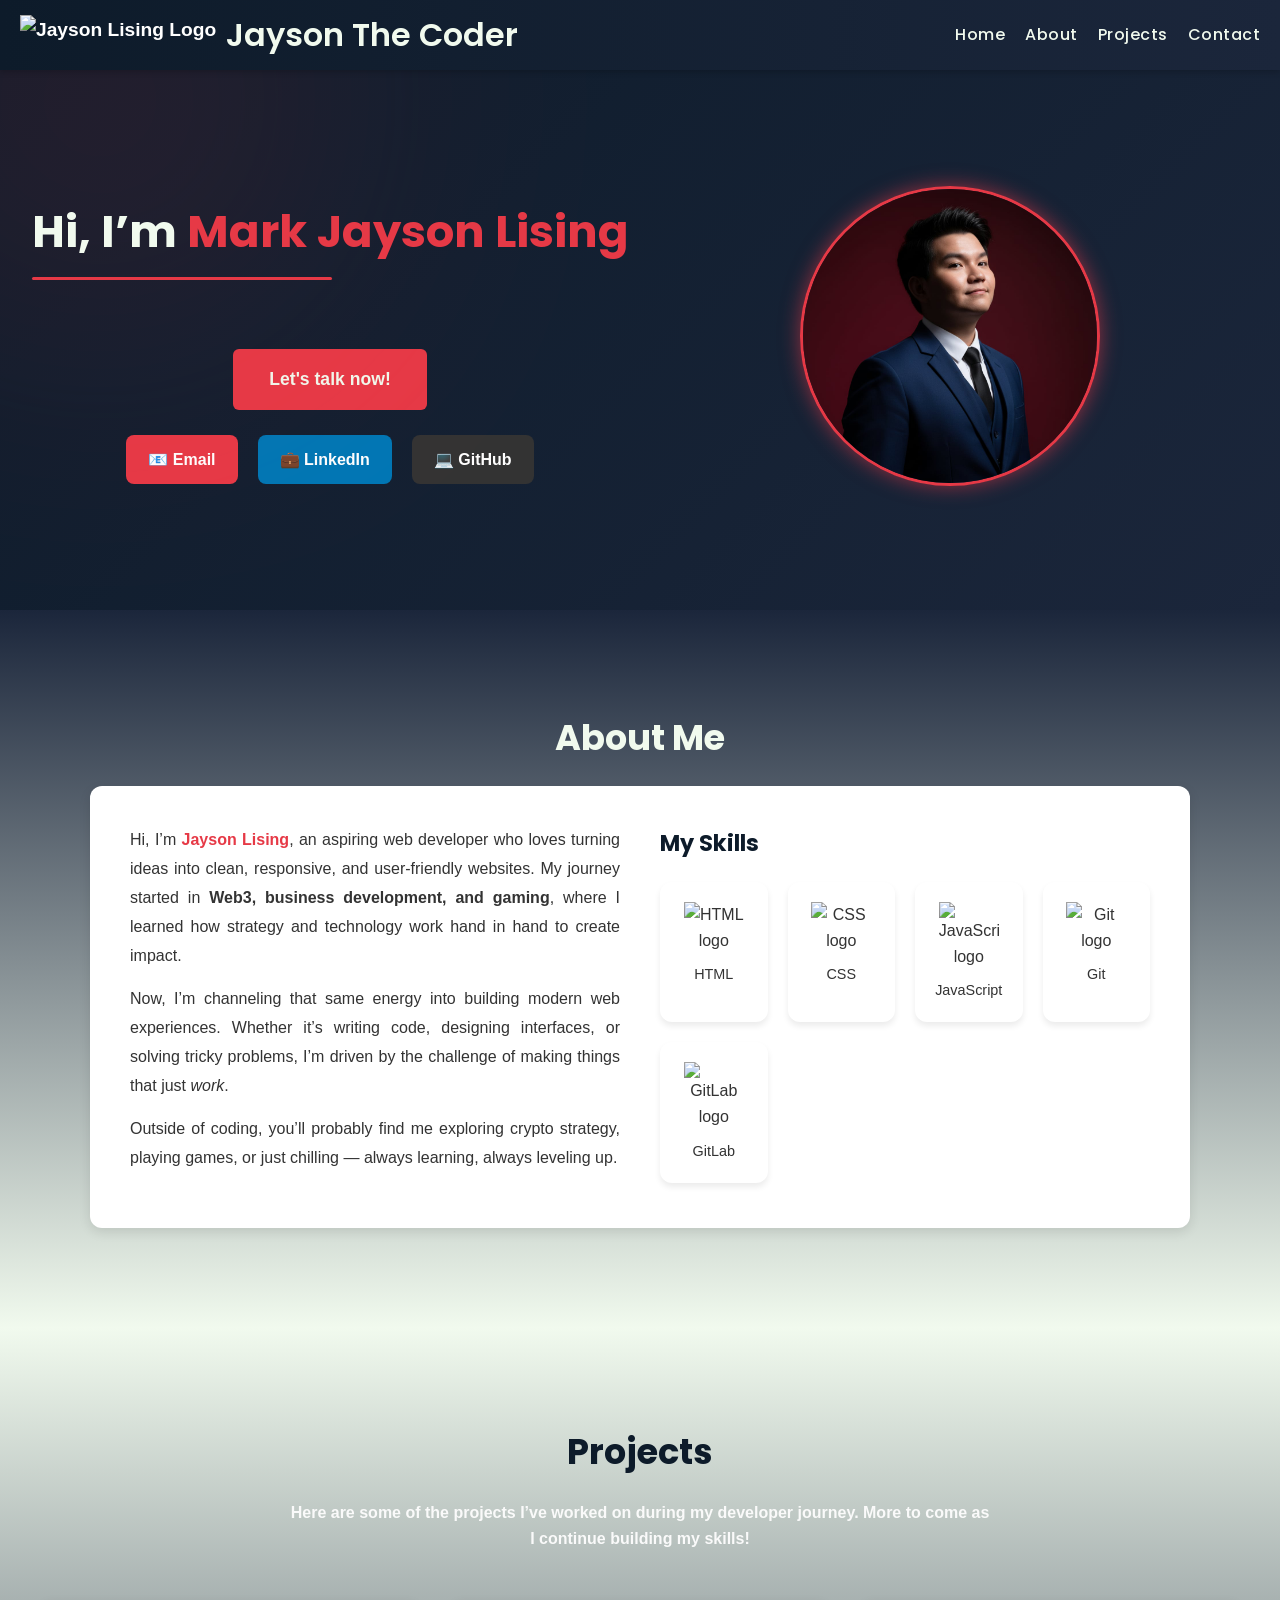
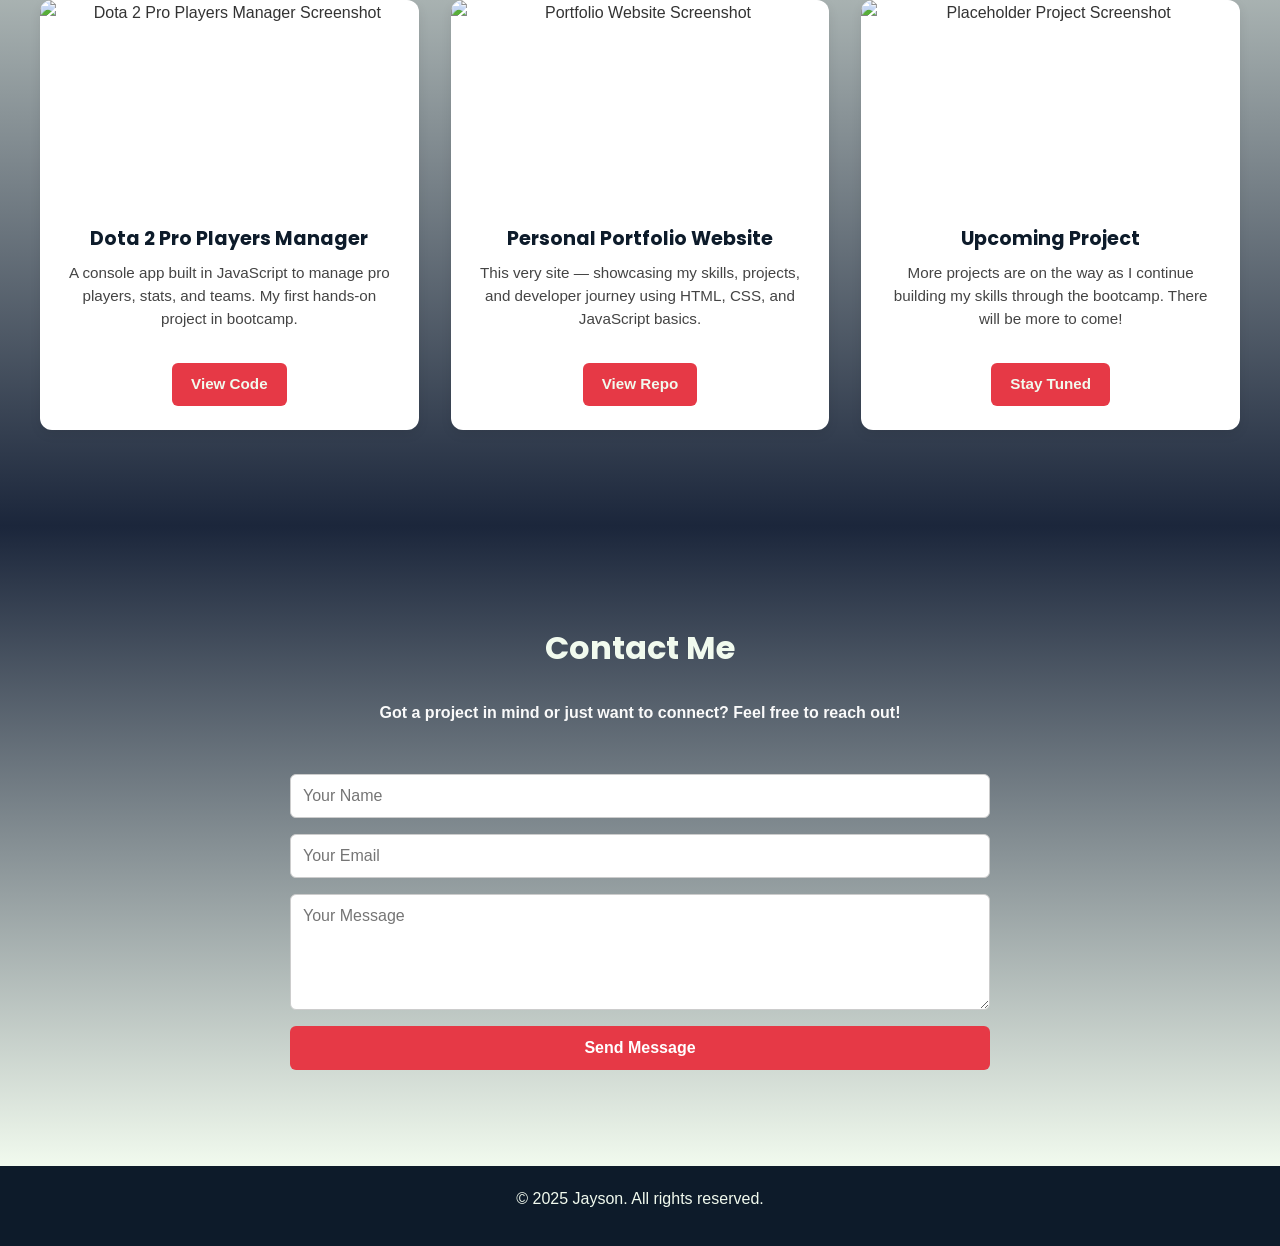
==== index2.html @ b39afd7b "Initial commit for Project 2 portfolio" ====
<!DOCTYPE html>
<html lang="en">
<head>
  <meta charset="UTF-8">
  <meta name="viewport" content="width=device-width, initial-scale=1.0">
  <title>Jayson | Portfolio</title>
  <link rel="stylesheet" href="style2.css">
  <link href="https://fonts.googleapis.com/css2?family=Poppins:wght@400;600;700&family=Roboto:wght@400;500&family=Roboto+Mono:wght@400&display=swap" rel="stylesheet">

</head>
<body>
  
  <!-- ===== NAVBAR ===== -->
<nav class="navbar">
  <div class="logo">
    <img src="images/logo2.png" alt="Jayson Lising Logo">
    <h1>Jayson The Coder</h1>
  </div>

  <ul class="nav-links" id="nav-links">
    <li><a href="#home">Home</a></li>
    <li><a href="#about">About</a></li>
    <li><a href="#projects">Projects</a></li>
    <li><a href="#contact">Contact</a></li>
  </ul>

  <div class="hamburger" id="hamburger">☰</div>
</nav>


  <!-- ===== HERO / HOME ===== -->
  <header class="hero" id="home">
  <div class="hero-left">
    <h1>Hi, I’m <span class="highlight">Mark Jayson Lising</span></h1>
    <h2 class="typewriter">Aspiring Web Developer | Web3 BD & Strategy | Gamer........</h2>
    <a href="https://calendly.com/jaysonlising/30min" class="btn" target="_blank" rel="noopener noreferrer">Let's talk now!</a>
    <div class="hero-socials">
      <a href="mailto:mjvlising@gmail.com" class="social-btn email" target="_blank" rel="noopener noreferrer">📧 Email</a>
      <a href="https://www.linkedin.com/in/jayson-lising-ree-0a0471188" class="social-btn linkedin" target="_blank" rel="noopener noreferrer">💼 LinkedIn</a>
      <a href="https://github.com/mjvlising-hash" class="social-btn github" target="_blank" rel="noopener noreferrer">💻 GitHub</a>
    </div>

  </div>
  <div class="hero-right">
    <img src="images/img2.jpg" alt="Jayson Portrait">
  </div>
</header>


  <!-- ===== ABOUT ===== -->
  <section id="about" class="about">
   <h2>About Me</h2>


  <div class="about-container">
    <div class="about-text">
      <p>
      Hi, I’m <span class="highlight">Jayson Lising</span>, an aspiring web developer who loves turning ideas into clean, responsive, and user-friendly websites. 
      My journey started in <strong>Web3, business development, and gaming</strong>, where I learned how strategy and technology work hand in hand to create impact.
      </p>
      <p>
      Now, I’m channeling that same energy into building modern web experiences. Whether it’s writing code, designing interfaces, or solving tricky problems, I’m driven by the challenge of making things that just <em>work</em>.
      </p>
      <p>
      Outside of coding, you’ll probably find me exploring crypto strategy, playing games, or just chilling — always learning, always leveling up.
      </p>

    </div>

    <div class="about-skills">
  <h3>My Skills</h3>
  <div class="skills-grid">

    <figure class="skillCard">
      <div class="skillInner">
        <img src="https://cdn3d.iconscout.com/3d/free/thumb/free-html-3d-logo-png-download-3640299.png" alt="HTML logo" />
        <figcaption>HTML</figcaption>
      </div>
    </figure>

    <figure class="skillCard">
      <div class="skillInner">
        <img src="https://img.icons8.com/?size=512&id=21278&format=png" alt="CSS logo" />
        <figcaption>CSS</figcaption>
      </div>
    </figure>

    <figure class="skillCard">
      <div class="skillInner">
        <img src="https://static.vecteezy.com/system/resources/previews/027/127/463/non_2x/javascript-logo-javascript-icon-transparent-free-png.png" alt="JavaScript logo" />
        <figcaption>JavaScript</figcaption>
      </div>
    </figure>

    <figure class="skillCard">
      <div class="skillInner">
        <img src="https://upload.wikimedia.org/wikipedia/commons/3/3f/Git_icon.svg" alt="Git logo" />
        <figcaption>Git</figcaption>
      </div>
    </figure>

    <figure class="skillCard">
      <div class="skillInner">
        <img src="https://cdn.worldvectorlogo.com/logos/gitlab.svg" alt="GitLab logo" />
        <figcaption>GitLab</figcaption>
      </div>
    </figure>

  </div>
</div>

</section>

  <!-- ===== PROJECTS ===== -->
  <section id="projects" class="projects">
  <div class="projects-container">
    <h2>Projects</h2>
    <p class="section-intro">
      Here are some of the projects I’ve worked on during my developer journey. More to come as I continue building my skills!
    </p>

    <div class="projects-grid">
      
      <!-- Project 1 -->
      <div class="project-card">
        <img src="https://sm.ign.com/ign_ap/screenshot/default/25498188-1857193687656561-7435215592473182391-n_wnmz.jpg" alt="Dota 2 Pro Players Manager Screenshot">
        <div class="project-info">
          <h3>Dota 2 Pro Players Manager</h3>
          <p>A console app built in JavaScript to manage pro players, stats, and teams. My first hands-on project in bootcamp.</p>
          <a href="https://gitlab.com/uplift-code-camp/students/batch-27/jayson/projects/-/tree/p1-js-console-app?ref_type=heads" target="_blank" class="btn">View Code</a>
        </div>
      </div>

      <!-- Project 2 -->
      <div class="project-card">
        <img src="https://www.leadquizzes.com/images/website-portfolio-for-developer-1.png" alt="Portfolio Website Screenshot">
        <div class="project-info">
          <h3>Personal Portfolio Website</h3>
          <p>This very site — showcasing my skills, projects, and developer journey using HTML, CSS, and JavaScript basics.</p>
          <a href="https://github.com/mjvlising-hash" target="_blank" class="btn">View Repo</a>
        </div>
      </div>

      <!-- Project 3 -->
      <div class="project-card">
        <img src="https://en.meming.world/images/en/1/13/Thumbs_Up_Crying_Cat.jpg" alt="Placeholder Project Screenshot">
        <div class="project-info">
          <h3>Upcoming Project</h3>
          <p>More projects are on the way as I continue building my skills through the bootcamp. There will be more to come!</p>
          <a href="#contact" class="btn">Stay Tuned</a>
        </div>
      </div>

    </div>
  </div>
</section>

  <!-- ===== CONTACT ===== -->
 <section id="contact" class="contact">
  <h2>Contact Me</h2>
  <div class="contact-container">
    <p class="section-intro">
      Got a project in mind or just want to connect? Feel free to reach out!
    </p>
    <form class="contact-form">
      <input type="text" name="name" placeholder="Your Name" required>
      <input type="email" name="email" placeholder="Your Email" required>
      <textarea name="message" rows="5" placeholder="Your Message" required></textarea>
      <button type="submit" class="btn">Send Message</button>
    </form>
  </div>
</section>

  <!-- ===== FOOTER ===== -->
  <footer>
    <p>© 2025 Jayson. All rights reserved.</p>
  </footer>

  <script src="script.js"></script>
</body>
</html>
---- style2.css ----
/* ===== RESET & GLOBAL ===== */

:root {
  --color-primary: #0D1B2A;   /* Deep Navy */
  --color-secondary: #1B263B; /* Dark Slate Blue */
  --color-accent: #E63946;    /* Vibrant Red */
  --color-light: #F1FAEE;     /* Off White */
  --color-mid: #A8DADC;       /* Soft Cyan */
  --text-primary: #000000;    /* Black */
  --text-secondary: #333333;  /* Dark Gray */
}
body {
  font-family: 'Roboto', sans-serif;
  color: var(--text-primary);
  background: var(--color-light);
}

h1, h2, h3 {
  font-family: 'Poppins', sans-serif;
  color: var(--color-primary);
}

code, pre {
  font-family: 'Roboto Mono', monospace;
}

* {
  margin: 0;
  padding: 0;
  box-sizing: border-box;
}

body {
  font-family: Arial, sans-serif;
  line-height: 1.6;
  color: #333;
  background: #f9f9f9;
}

h1, h2, h3 {
  margin-bottom: 15px;
  color: #222;
}

p {
  margin-bottom: 15px;
  max-width: 700px;
}

/* ===== NAVBAR ===== */

/* Navbar base */
.navbar {
  display: flex;
  justify-content: space-between;
  align-items: center;
  padding: 15px 20px;
  background: var(--color-primary);
  color: var(--color-light);
}

/* Logo section */
.logo {
  display: flex;
  align-items: center;   /* vertically center items */
  gap: 10px;
}

.logo img {
  height: 40px;          /* match text height visually */
  width: auto;
  display: block;
}

.logo h1 {
  font-size: 2rem;
  font-weight: 600;
  color: var(--color-light);
  font-family: 'Poppins', sans-serif;
  line-height: 1;        /* prevent extra spacing */
  margin: 0;             /* remove default h1 margin */
}

.navbar {
  display: flex;
  justify-content: space-between;
  align-items: center;
  padding: 15px 20px;
  background: linear-gradient(90deg, var(--color-primary), var(--color-secondary));
  color: white;
  position: sticky;
  top: 0;
  z-index: 1000;
  box-shadow: 0 2px 6px rgba(0,0,0,0.2);
}

.navbar .logo {
  font-size: 1.2rem;
  font-weight: bold;
}

.nav-links a {
  text-decoration: none;
  color: var(--color-light);
  font-family: 'Poppins', sans-serif;
  font-weight: 500;
  letter-spacing: 0.5px;
  position: relative; /* for hover underline */
  transition: color 0.3s ease;
}

.nav-links a:hover {
  color: var(--color-accent); /* red accent */
}

/* Fancy underline effect */
.nav-links a::after {
  content: '';
  position: absolute;
  left: 0;
  bottom: -4px;
  width: 0%;
  height: 2px;
  background: var(--color-accent);
  transition: width 0.3s ease;
}

.nav-links a:hover::after {
  width: 100%;
}


.hamburger {
  display: none;
  font-size: 1.5rem;
  cursor: pointer;
}
/* Desktop default */
.nav-links {
  list-style: none;
  display: flex;
  gap: 20px;
}
/* Desktop Projects (default) */
.projects-grid {
  display: grid;
  grid-template-columns: repeat(auto-fit, minmax(320px, 1fr));
  gap: 2rem;
}

.project-card {
  background: #f9f9f9;
  border-radius: 12px;
  overflow: hidden;
  box-shadow: 0 4px 12px rgba(0,0,0,0.08);
  display: flex;
  flex-direction: column;
}

.project-card img {
  width: 100%;
  height: 200px;       /* <-- force crop on desktop */
  object-fit: cover;
  display: block;
}

/* Mobile override */
@media (max-width: 768px) {
  .nav-links {
    position: absolute;
    top: 60px;
    right: 0;
    background: #004d80;
    flex-direction: column;
    width: 200px;
    padding: 20px;
    transform: translateX(100%);   /* start hidden */
    opacity: 0;
    pointer-events: none;          /* disable clicks when hidden */
    transition: transform 0.3s ease, opacity 0.3s ease;
  }

  .nav-links.active {
    transform: translateX(0);      /* slide in */
    opacity: 1;
    pointer-events: auto;
  }

  .hamburger {
    display: block;
  }
}

/* ===== HERO ===== */
.hero {
  display: flex;
  align-items: center;
  justify-content: space-between;
  padding: 40px 20px;            /* reduced padding */
  background: linear-gradient(135deg, var(--color-primary) 0%, var(--color-secondary) 100%);
  color: var(--color-light);
  min-height: 60vh;              /* was 70vh, now tighter */
}

@media (max-width: 768px) {
  .hero {
    flex-direction: column;
    text-align: center;
    padding: 30px 20px;          /* less space on mobile */
    min-height: auto;            /* let content define height */
  }
}

/* Hero Social Links */
.hero-socials {
  margin-top: 25px;
  display: flex;
  justify-content: center;  /* center in hero section */
  gap: 20px;
  flex-wrap: wrap;          /* responsive on mobile */
}

.social-btn {
  display: inline-block;
  padding: 12px 22px;
  border-radius: 8px;
  font-weight: 600;
  font-size: 1rem;
  text-decoration: none;
  color: #fff;
  transition: background 0.3s ease, transform 0.2s ease, box-shadow 0.3s ease;
}

/* Email button */
.social-btn.email {
  background: var(--color-accent); /* red */
}
.social-btn.email:hover {
  background: #c92f3d;
  transform: translateY(-3px);
  box-shadow: 0 6px 12px rgba(230,57,70,0.4);
}

/* LinkedIn button */
.social-btn.linkedin {
  background: #0077b5;
}
.social-btn.linkedin:hover {
  background: #0091d9;
  transform: translateY(-3px);
  box-shadow: 0 6px 12px rgba(0,119,181,0.4);
}

/* GitHub button */
.social-btn.github {
  background: #333;
}
.social-btn.github:hover {
  background: #555;
  transform: translateY(-3px);
  box-shadow: 0 6px 12px rgba(0,0,0,0.3);
}

.hero::before {
  content: '';
  position: absolute;
  top: -100px;
  left: -100px;
  width: 400px;
  height: 400px;
  background: var(--color-accent);
  border-radius: 50%;
  filter: blur(150px);
  opacity: 0.2;
  z-index: 0;
}

.hero-left {
  flex: 1;
  display: flex;
  flex-direction: column;
  align-items: center; /* center everything inside hero-left */
  text-align: center;
}


.hero-left .btn {
  padding: 16px 36px;        /* bigger size */
  font-size: 1.1rem;         /* larger text */
  align-self: center;        /* center the button horizontally */
  margin-top: 15px;
}

.hero-left h1 {
  font-size: 2.8rem;
  margin-bottom: 30px;
  font-family: 'Poppins', sans-serif;
  color: var(--color-light);   /* <-- force white text */
  position: relative;
  display: inline-block;
}
.hero-left h1::after {
  content: '';
  display: block;
  width: 100%;                /* responsive instead of fixed px */
  max-width: 300px;           /* cap it so it doesn't stretch too far */
  height: 3px;
  background: var(--color-accent);
  margin-top: 10px;
  border-radius: 2px;
}

.hero-left .highlight {
  color: var(--color-accent);  /* keep "Jayson" in red */
}

/* Typewriter effect */
.hero-left h2.typewriter {
  font-size: 1.4rem;
  font-weight: 500;
  font-family: 'Roboto Mono', monospace;
  color: var(--color-mid);
  white-space: normal;
  overflow: visible;
  border-right: none;
  margin-bottom: 24px;
}

/* optional blinking cursor after typing */
.typewriter.cursor::after {
  content: "|";
  margin-left: 2px;
  animation: blink 0.8s step-end infinite;
  color: var(--color-accent);
}

@keyframes blink { 50% { opacity: 0; } }


.hero-left .highlight {
  color: var(--color-accent);
}

.hero-left p {
  font-size: 1.2rem;
  margin-bottom: 30px;
  font-family: 'Roboto', sans-serif;
}

.hero-left .btn {
  display: inline-block;
  padding: 12px 24px;
  background: var(--color-accent);
  color: var(--color-light);
  font-weight: bold;
  border-radius: 6px;
  text-decoration: none;
  transition: background 0.3s ease, transform 0.2s ease;\ animation: pulse 2s infinite;
}

@keyframes pulse {
  0% { box-shadow: 0 0 0 0 rgba(230, 57, 70, 0.6); }
  70% { box-shadow: 0 0 0 10px rgba(230, 57, 70, 0); }
  100% { box-shadow: 0 0 0 0 rgba(230, 57, 70, 0); }
}

.hero-left .btn:hover {
  background: var(--color-mid);
  transform: scale(1.05);
  color: var(--color-dark);
}

.hero-right {
  flex: 1;
  text-align: center;
}

.hero-right img {
  max-width: 300px;           /* smaller default */
  border-radius: 50%;
  border: 3px solid var(--color-accent);
  box-shadow: 0 0 20px rgba(230, 57, 70, 0.6);
}
@media (max-width: 768px) {
  .hero {
    flex-direction: column;
    text-align: center;
    padding: 40px 20px;
  }

  .hero-left h1 {
    font-size: 2rem;
  }

  .hero-left h2.typewriter {
    font-size: 1rem;
    line-height: 1.4;
  }

  .hero-right img {
    max-width: 180px;         /* fits mobile nicely */
    margin-top: 20px;
  }
}
/* ===== SECTIONS ===== */
.about {
  color: var(--text-secondary);
  background: linear-gradient(360deg, var(--color-light) 0%, #1B263B 100%);
  padding: 100px 20px;
}


.about h2 {
  text-align: center;
  font-size: 2.2rem;
  margin-bottom: 20px;
  color: var(--color-light);
  position: relative;
  display: block; /* full width */
  width: fit-content; /* optional if you still want the underline to only match the text */
  margin-left: auto;
  margin-right: auto;
}


/* Paragraphs */
.about-text p {
  font-size: 1rem;
  line-height: 1.8;
  margin-bottom: 15px;
  text-align: justify;
  text-justify: inter-word;
}

.about h2::after {
  content: '';
  position: absolute;
  left: 0;
  bottom: -8px;
  width: 100%;
  height: 4px;
  background: var(--color-accent);
  transform: scaleX(0);
  transform-origin: left;
  transition: transform 0.4s ease;
}

.about h2:hover::after {
  transform: scaleX(1);
}

@keyframes fadeUp {
  from {
    opacity: 0;
    transform: translateY(30px);
  }
  to {
    opacity: 1;
    transform: translateY(0);
  }
}

 .skillCard {
  background: #fff;
  border-radius: 12px;
  padding: 20px;
  text-align: center;
  transition: transform 0.3s ease, box-shadow 0.3s ease;
  box-shadow: 0 4px 6px rgba(0,0,0,0.08);
  opacity: 0;
  animation: fadeUp 0.6s ease forwards;
}


.skillCard:nth-child(1) { animation-delay: 0.1s; }
.skillCard:nth-child(2) { animation-delay: 0.2s; }
.skillCard:nth-child(3) { animation-delay: 0.3s; }
.skillCard:nth-child(4) { animation-delay: 0.4s; }
.skillCard:nth-child(5) { animation-delay: 0.5s; }

.skillCard:nth-child(1):hover { background: #e44d26; color: white; } /* HTML */
.skillCard:nth-child(2):hover { background: #2965f1; color: white; } /* CSS */
.skillCard:nth-child(3):hover { background: #f0db4f; color: #222; } /* JS */
.skillCard:nth-child(4):hover { background: #e09874; color: white; } /* Git */
.skillCard:nth-child(5):hover { background: #fc6d26; color: white; } /* GitLab */

.about-container {
  display: flex;
  align-items: flex-start;
  justify-content: space-between;
  gap: 40px;
  max-width: 1100px;
  margin: 0 auto;
  background: #fff;
  padding: 40px;
  border-radius: 12px;
  box-shadow: 0 4px 12px rgba(0,0,0,0.1);
}

.about-text {
  flex: 1;
  font-size: 1.1rem;
  line-height: 1.8;
}

.about-text .highlight {
  color: var(--color-accent);
  font-weight: 600;
}

.about-skills {
  flex: 1;
}

.about-skills h3 {
  margin-bottom: 20px;
  font-size: 1.4rem;
  color: var(--color-primary);
}

.skills-grid {
  display: grid;
  grid-template-columns: repeat(auto-fit, minmax(100px, 1fr));
  gap: 20px;
}

.skill {
  background: var(--color-mid);
  border-radius: 8px;
  padding: 15px;
  text-align: center;
  transition: transform 0.3s ease;
}

.skill:hover {
  transform: translateY(-5px);
}

.skill img {
  height: 40px;
  margin-bottom: 10px;
}

.skill span {
  font-weight: 500;
  font-size: 0.9rem;
}

.skillCard img {
  max-width: 60px;
  margin-bottom: 10px;
  margin: 0 auto 10px;
  display: block;
  object-fit: contain; /* keeps aspect ratio */
}

.skillCard:hover {
  transform: translateY(-8px) scale(1.05);
  box-shadow: 0 8px 18px rgba(0,0,0,0.15);
}

.skillCard:nth-child(1) .skillInner { animation-delay: 0.1s; }
.skillCard:nth-child(2) .skillInner { animation-delay: 0.2s; }
.skillCard:nth-child(3) .skillInner { animation-delay: 0.3s; }
.skillCard:nth-child(4) .skillInner { animation-delay: 0.4s; }
.skillCard:nth-child(5) .skillInner { animation-delay: 0.5s; }

@keyframes fadeUp {
  from { opacity: 0; transform: translateY(30px); }
  to   { opacity: 1; transform: translateY(0); }
}
.skillInner {
  opacity: 0;
  animation: fadeUp 0.6s ease forwards;
}

.skillCard figcaption {
  font-weight: 500;
  font-size: 0.9rem;
  margin-top: 5px;
}

/* Mobile */
@media (max-width: 768px) {
  .about-container {
    flex-direction: column;
    text-align: center;
    padding: 20px;
  }

  .skills-grid {
    grid-template-columns: repeat(2, 1fr);
  }
}

@media (max-width: 768px) {
  .about-container {
    flex-direction: column;
    align-items: center;
    text-align: center;
    padding: 20px;
  }

  .about-text {
    max-width: 90%;
    margin-bottom: 25px;
  }

  .about-text p {
    font-size: 0.95rem;
    line-height: 1.6;
    text-align: left;   /* neat paragraphs */
    font-weight: bold;
  }

  .about-skills {
    width: 100%;
  }

  .skills-grid {
    display: grid;
    grid-template-columns: repeat(auto-fit, minmax(120px, 1fr));
    justify-items: center;   /* center the cards */
    gap: 15px;
    width: 100%;
  }

.skillCard {
  background: #fff;
  border-radius: 12px;
  padding: 20px;
  text-align: center;
  transition: transform 0.3s ease, box-shadow 0.3s ease;
  box-shadow: 0 4px 6px rgba(0,0,0,0.08);
  cursor: pointer;
}

.skillCard:hover {
  transform: translateY(-8px) scale(1.05);
  box-shadow: 0 8px 18px rgba(0,0,0,0.15);
}

.skillCard img {
  max-width: 60px;
  margin: 0 auto 10px;
  display: block;
  object-fit: contain;
}

.skillCard figcaption {
  font-weight: 500;
  font-size: 0.9rem;
  margin-top: 5px;
}

/* Mobile adjustments */
@media (max-width: 768px) {
  .skillCard {
    padding: 15px;
  }

  .skillCard img {
    max-width: 50px;
  }

  .skillCard figcaption {
    font-size: 0.85rem;
  }
}
}
/* About me Ending */

/* ===== PROJECTS ===== */
/* ===== PROJECTS FIX ===== */
.projects {
  background: linear-gradient(360deg, #1B263B 0%, var(--color-light) 100%);
  padding: 6rem 2rem;
}

.projects h2 {
  text-align: center;
  font-size: 2.2rem;
  margin-bottom: 20px;
  color: var(--color-light);
  position: relative;
  display: inline-block;
}

/* underline hover effect */
.about h2::after,
.projects h2::after {
  content: '';
  position: absolute;
  left: 0;
  bottom: -8px;
  width: 100%;
  height: 4px;
  background: var(--color-accent);
  transform: scaleX(0);
  transform-origin: left;
  transition: transform 0.4s ease;
}

.about h2:hover::after,
.projects h2:hover::after {
  transform: scaleX(1);
}
.projects-container {
  max-width: 1200px;
  margin: 0 auto;
  text-align: center;
}

.projects h2 {
  font-size: 2rem;
  margin-bottom: 1rem;
  color: #0D1B2A;
  text-align: center;
  font-size: 2.2rem;
  margin-bottom: 20px;
  position: relative;
  display: inline-block;
}

.section-intro {
  margin-bottom: 2rem;
  color: #555;
  line-height: 1.6;
  text-align: center;   /* centers the text */
  max-width: 700px;     /* keeps it from being too wide */
  margin-left: auto;
  margin-right: auto;
}


/* Grid layout */
.projects-grid {
  display: grid;
  grid-template-columns: repeat(auto-fit, minmax(320px, 1fr));
  gap: 2rem;
}

/* Card */
.project-card {
  background: #fff;
  border-radius: 12px;
  overflow: hidden;
  box-shadow: 0 4px 12px rgba(0,0,0,0.08);
  transition: transform 0.3s ease, box-shadow 0.3s ease;
}

.project-card:hover {
  transform: translateY(-8px) scale(1.02);
  box-shadow: 0 10px 20px rgba(0,0,0,0.15);
}

/* Give images a subtle zoom on hover */
.project-card img {
  transition: transform 0.4s ease;
}

.project-card:hover img {
  transform: scale(1.05);
}


/* Image */
.project-card img {
  width: 100%;
  height: 200px;
  object-fit: cover;
  display: block;
}

/* Info section */
.project-info {
  padding: 1.5rem;
  text-align: left;
}

.project-info h3 {
  margin-bottom: 0.5rem;
  color: #0D1B2A;
  font-size: 1.2rem;
}

.project-info p {
  margin-bottom: 1rem;
  color: #444;
  font-size: 0.95rem;
  line-height: 1.5;
}

/* ===== PROJECT BUTTON ALIGNMENT ===== */
.project-info {
  display: flex;
  flex-direction: column;
  justify-content: space-between;
}

.project-info .btn {
  margin-top: auto;           /* pushes to bottom */
  align-self: flex-start;     /* left align on desktop */
}

/* On mobile: center buttons */
@media (max-width: 768px) {
  .project-info .btn {
    align-self: center;
  }
}


/* ===== PROJECT BUTTONS ===== */

/* PROJECT ENDING */

/* ===== CONTACT ===== */
.contact {
  background: linear-gradient(180deg, #1B263B 0%, var(--color-light) 100%);
  padding: 6rem 2rem;
}

.contact-container {
  max-width: 700px;
  margin: 0 auto;
  text-align: center;
}

.contact h2 {
  font-size: 2rem;
  margin-bottom: 1rem;
  color: var(--color-light);
  position: relative;
  display: block;
  width: fit-content;
  margin-left: auto;
  margin-right: auto;
}

.contact h2::after {
  content: '';
  display: block;
  height: 3px;
  width: 60%;
  background: var(--color-accent);
  margin: 8px auto 0;
  transform: scaleX(0);
  transition: transform 0.3s ease;
}

.contact h2:hover::after {
  transform: scaleX(1);
}

.section-intro {
  margin-bottom: 3rem;
  color: #fafafa;
  line-height: 1.6;
  text-align: center;   /* ✅ center the text */
  max-width: 700px;     /* ✅ optional: limit width */
  margin-left: auto;    /* ✅ centers it in the section */
  margin-right: auto;   /* ✅ centers it in the section */
  font-weight: bolder;
}


.contact-form {
  display: flex;
  flex-direction: column;
  gap: 1rem;
}

.contact-form input,
.contact-form textarea {
  width: 100%;
  padding: 12px;
  border: 1px solid #ccc;
  border-radius: 6px;
  font-size: 1rem;
  font-family: inherit;
}

.contact-form input:focus,
.contact-form textarea:focus {
  outline: none;
  border-color: var(--color-accent);
  box-shadow: 0 0 5px rgba(230, 57, 70, 0.4);
}

.contact-form .btn {
  background: var(--color-accent);
  color: #fff;
  font-size: 1rem;
  padding: 0.8rem 1.5rem;
  border: none;
  border-radius: 6px;
  cursor: pointer;
  transition: background 0.3s ease, transform 0.2s ease;
}

.contact-form .btn:hover {
  background: #c92f3d;
  transform: scale(1.05);
}

/* ===== FOOTER ===== */
footer {
  display: flex;
  justify-content: center;
  gap: 20px;
  padding: 20px;
  background: var(--color-primary);
  color: var(--color-light);
}

/* ===== RESPONSIVE ===== */
@media (max-width: 768px) {
  .nav-links {
    position: absolute;
    top: 60px;
    right: 0;
    background: #004d80;
    flex-direction: column;
    width: 200px;
    display: none;
    padding: 20px;
  }

  .nav-links.active {
    display: flex;
  }

  .hamburger {
    display: block;
  }
}

/* ===== GLOBAL BUTTON STYLE ===== */
.btn {
  display: inline-block;
  background: var(--color-accent);
  color: #fff;
  padding: 0.6rem 1.2rem;
  border-radius: 6px;
  text-decoration: none;
  font-weight: 600;
  font-size: 0.95rem;
  transition: background 0.3s ease, transform 0.2s ease;
}

.btn:hover {
  background: #c92f3d;
  transform: scale(1.05);
}

/* Hero-specific button tweak (optional, only for size) */
.hero-left .btn {
  padding: 16px 36px;
  font-size: 1.1rem;
  margin-top: 15px;
}

/* ===== PROJECT BUTTON ALIGNMENT ===== */
.project-info {
  display: flex;
  flex-direction: column;
  justify-content: space-between;
  align-items: center; /* center everything inside */
  text-align: center;  /* center text */
}

.project-info .btn {
  margin-top: 1rem;
  align-self: center; /* force center */
}

/* On mobile: center buttons */
@media (max-width: 768px) {
  .project-info .btn {
    align-self: center;
  }
}

.project-info .btn,
.project-card .btn {
  background: var(--color-accent) !important;
  color: #fff !important;
}
/* Ensure project buttons use the desired colors on all devices */
.project-info .btn,
.project-card .btn {
  background: var(--color-accent) !important;
  color: #fff !important;
}
.projects .project-info .btn {
  background: var(--color-accent) !important;
  color: var(--color-light) !important;
  border: none;
}

.projects .project-info .btn:hover {
  background: #c92f3d !important;
  color: var(--color-light) !important;
}
background: var(--color-accent, #E63946);
color: var(--color-light, #F1FAEE);
.projects .project-info .btn,
.projects-grid .project-info .btn {
  background: var(--color-accent, #E63946) !important;
  color: var(--color-light, #F1FAEE) !important;
  border: none;
  box-shadow: none;
}

.projects .project-info .btn:hover,
.projects-grid .project-info .btn:hover {
  background: #c92f3d !important;
  color: var(--color-light, #F1FAEE) !important;
}
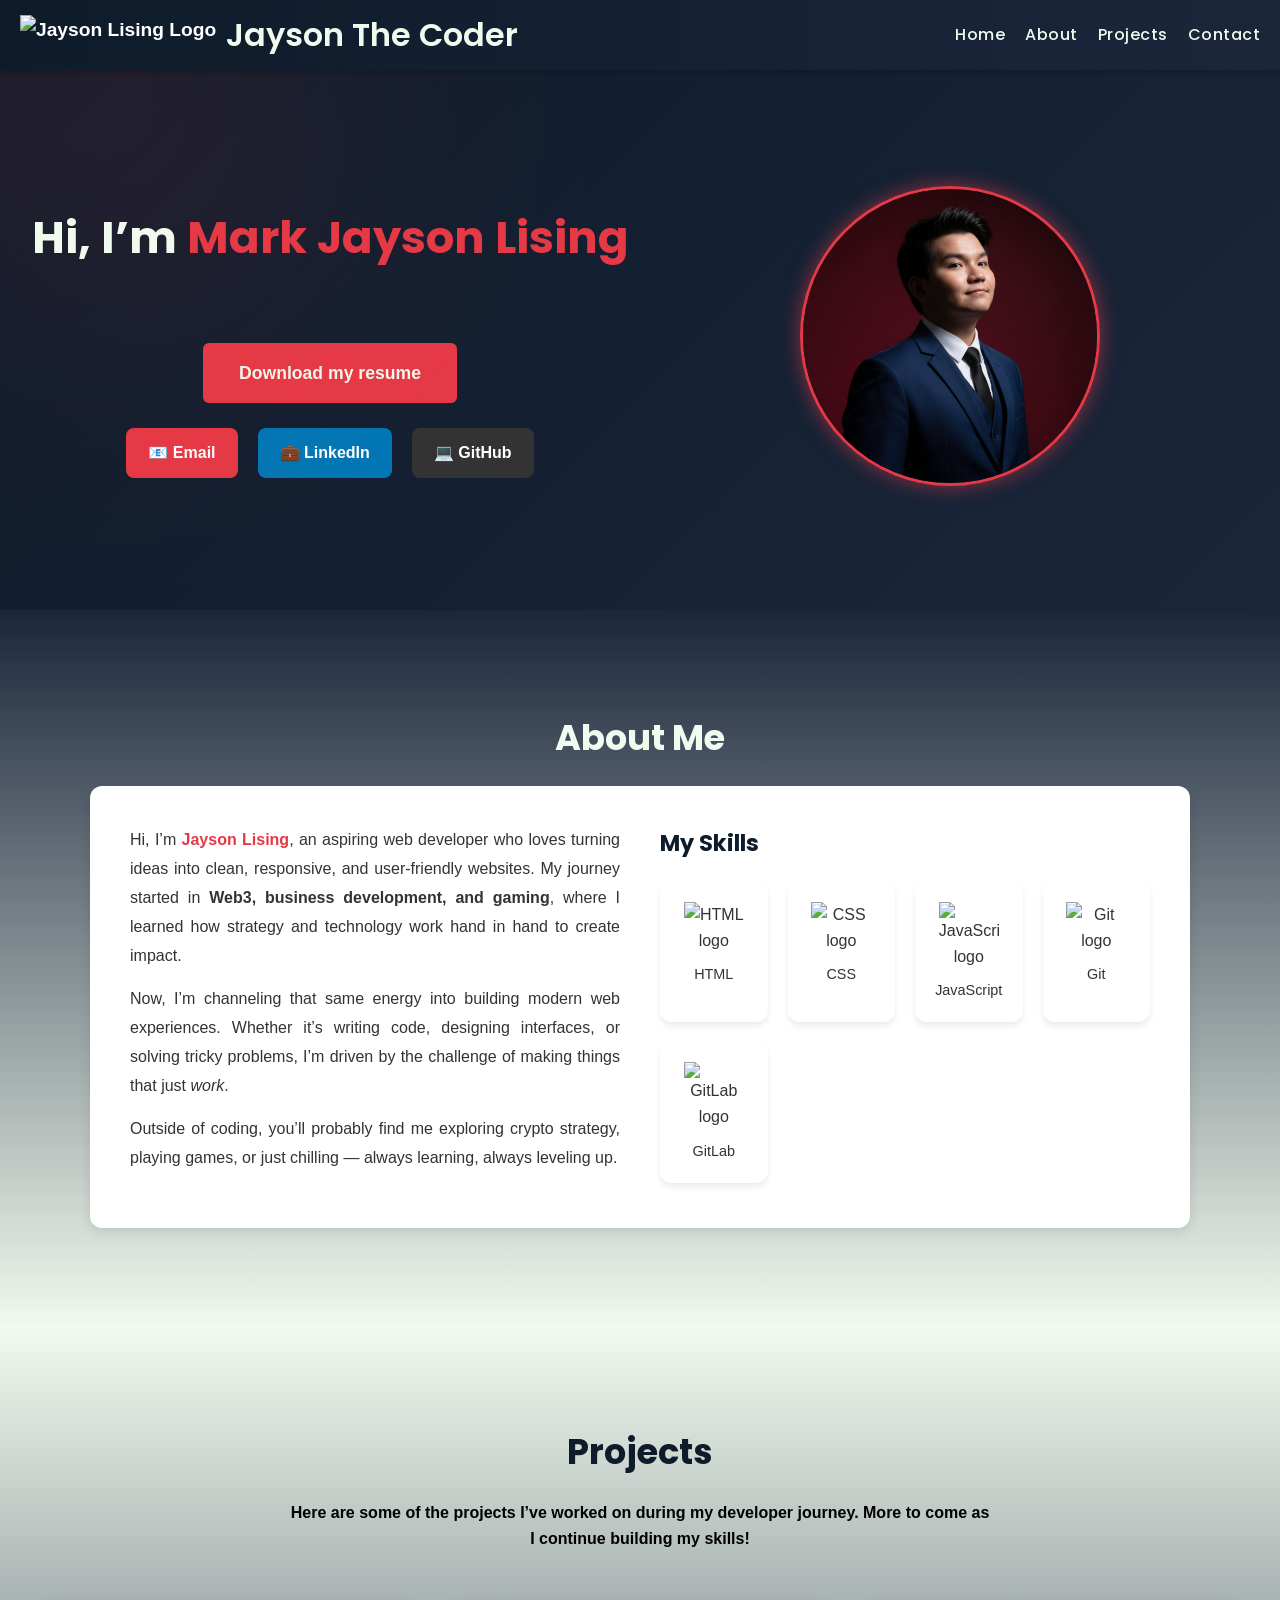
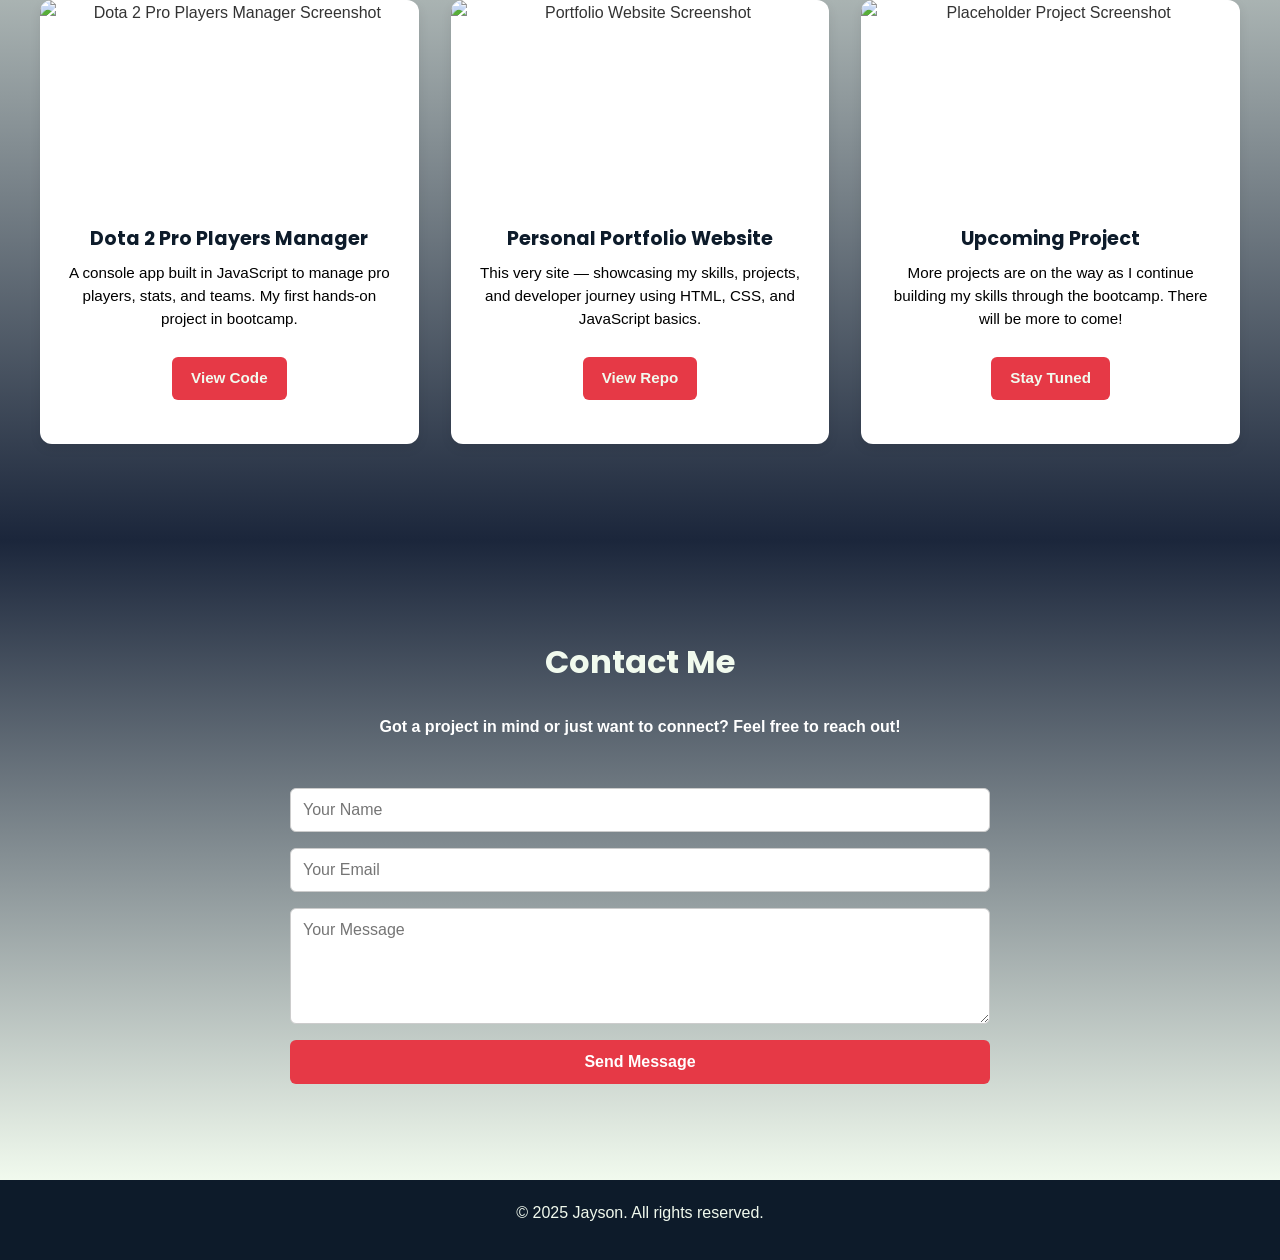
==== commit a1b439cd: "Change contact form button to open Calendly" ====
--- a/index2.html
+++ b/index2.html
@@ -33,7 +33,7 @@
   <div class="hero-left">
     <h1>Hi, I’m <span class="highlight">Mark Jayson Lising</span></h1>
     <h2 class="typewriter">Aspiring Web Developer | Web3 BD & Strategy | Gamer........</h2>
-    <a href="https://calendly.com/jaysonlising/30min" class="btn" target="_blank" rel="noopener noreferrer">Let's talk now!</a>
+    <a href="https://drive.google.com/uc?export=download&id=1QSopFE98vD0LTCnuVyv-r322irWEwHh3" class="btn" target="_blank" rel="noopener noreferrer">Download my resume</a>
     <div class="hero-socials">
       <a href="mailto:mjvlising@gmail.com" class="social-btn email" target="_blank" rel="noopener noreferrer">📧 Email</a>
       <a href="https://www.linkedin.com/in/jayson-lising-ree-0a0471188" class="social-btn linkedin" target="_blank" rel="noopener noreferrer">💼 LinkedIn</a>
--- a/style2.css
+++ b/style2.css
@@ -299,16 +299,14 @@
   position: relative;
   display: inline-block;
 }
+/* 
 .hero-left h1::after {
   content: '';
   display: block;
-  width: 100%;                /* responsive instead of fixed px */
-  max-width: 300px;           /* cap it so it doesn't stretch too far */
-  height: 3px;
-  background: var(--color-accent);
-  margin-top: 10px;
-  border-radius: 2px;
-}
+  width: 200%;                /* responsive instead of fixed px */
+ 
+
+
 
 .hero-left .highlight {
   color: var(--color-accent);  /* keep "Jayson" in red */
@@ -812,6 +810,12 @@
 
 
 /* ===== PROJECT BUTTONS ===== */
+#projects .btn {
+  display: block;
+  margin: 10px auto 20px auto;
+  text-align: center;
+  width: fit-content;
+}
 
 /* PROJECT ENDING */
 
@@ -855,7 +859,7 @@
 
 .section-intro {
   margin-bottom: 3rem;
-  color: #fafafa;
+  color: #ffffff;
   line-height: 1.6;
   text-align: center;   /* ✅ center the text */
   max-width: 700px;     /* ✅ optional: limit width */
@@ -864,7 +868,9 @@
   font-weight: bolder;
 }
 
-
+#projects p {
+  color: #000000;   /* light gray */
+}
 .contact-form {
   display: flex;
   flex-direction: column;
